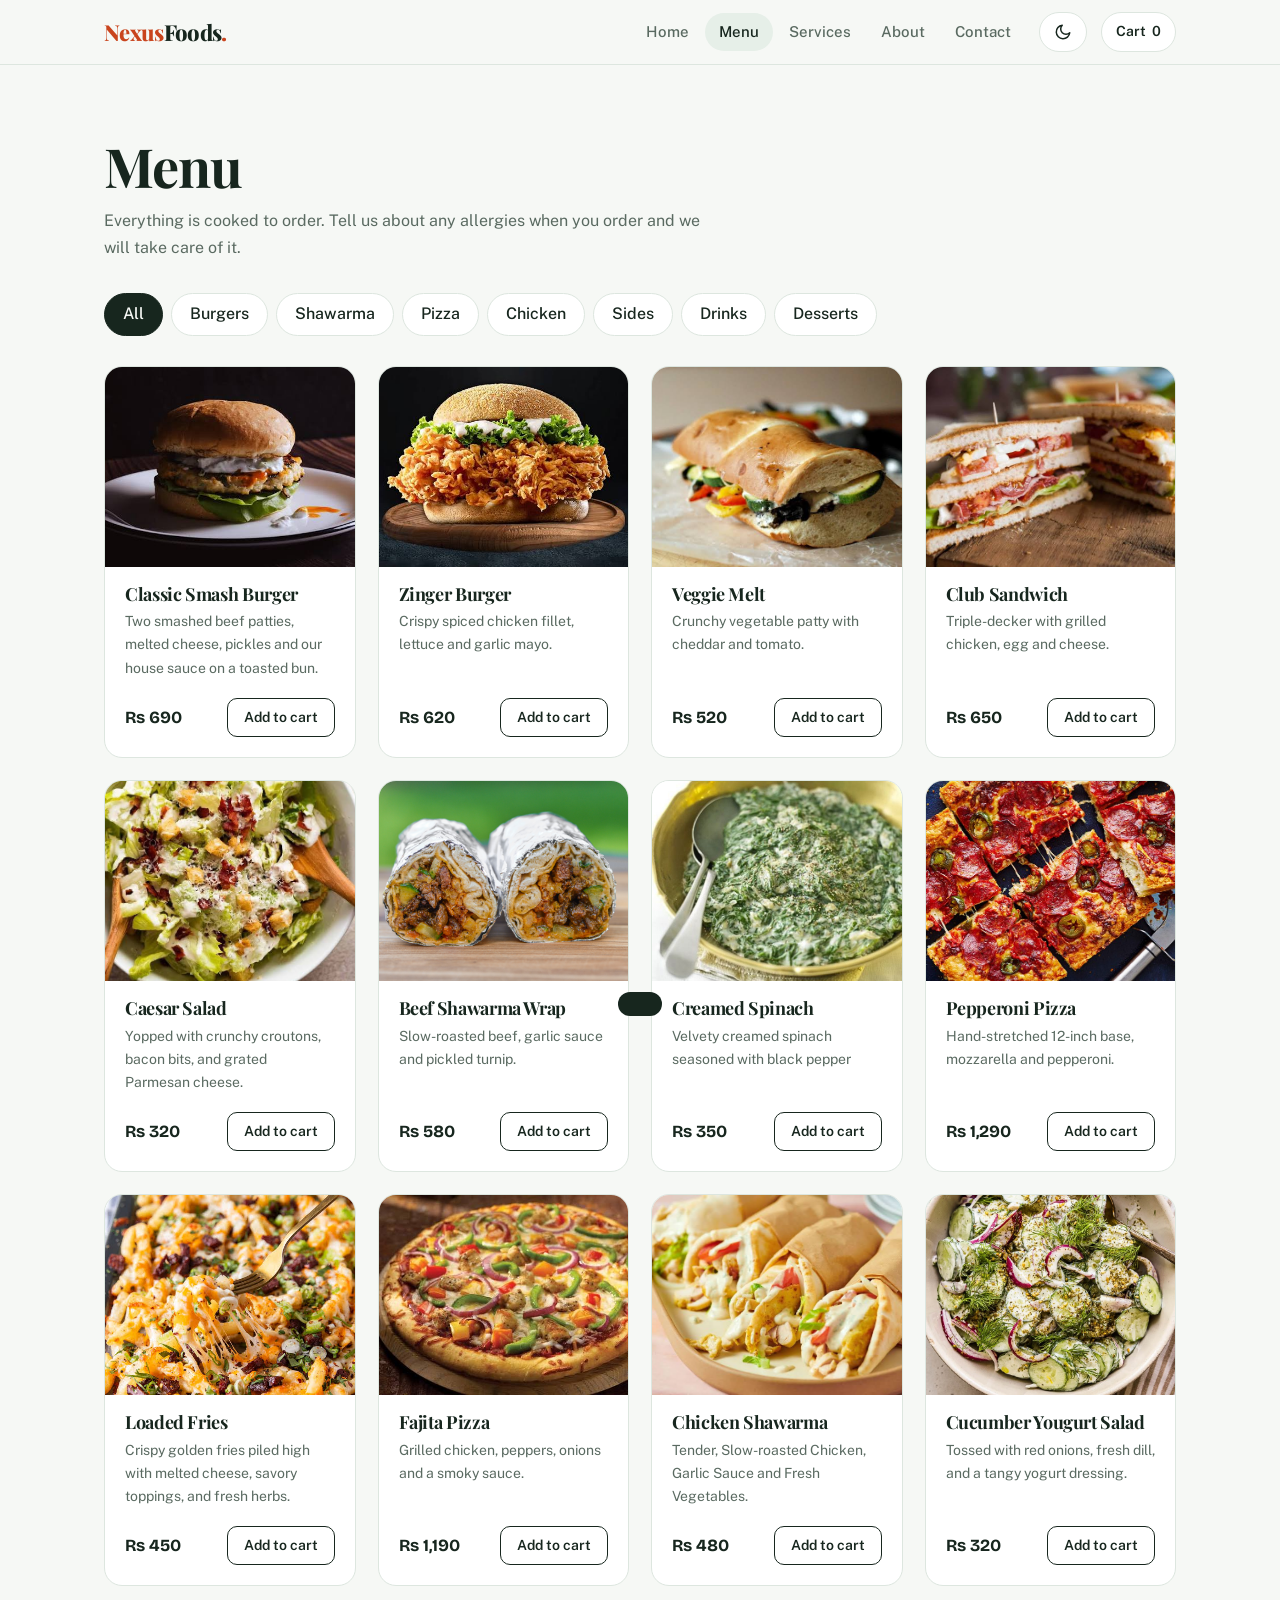
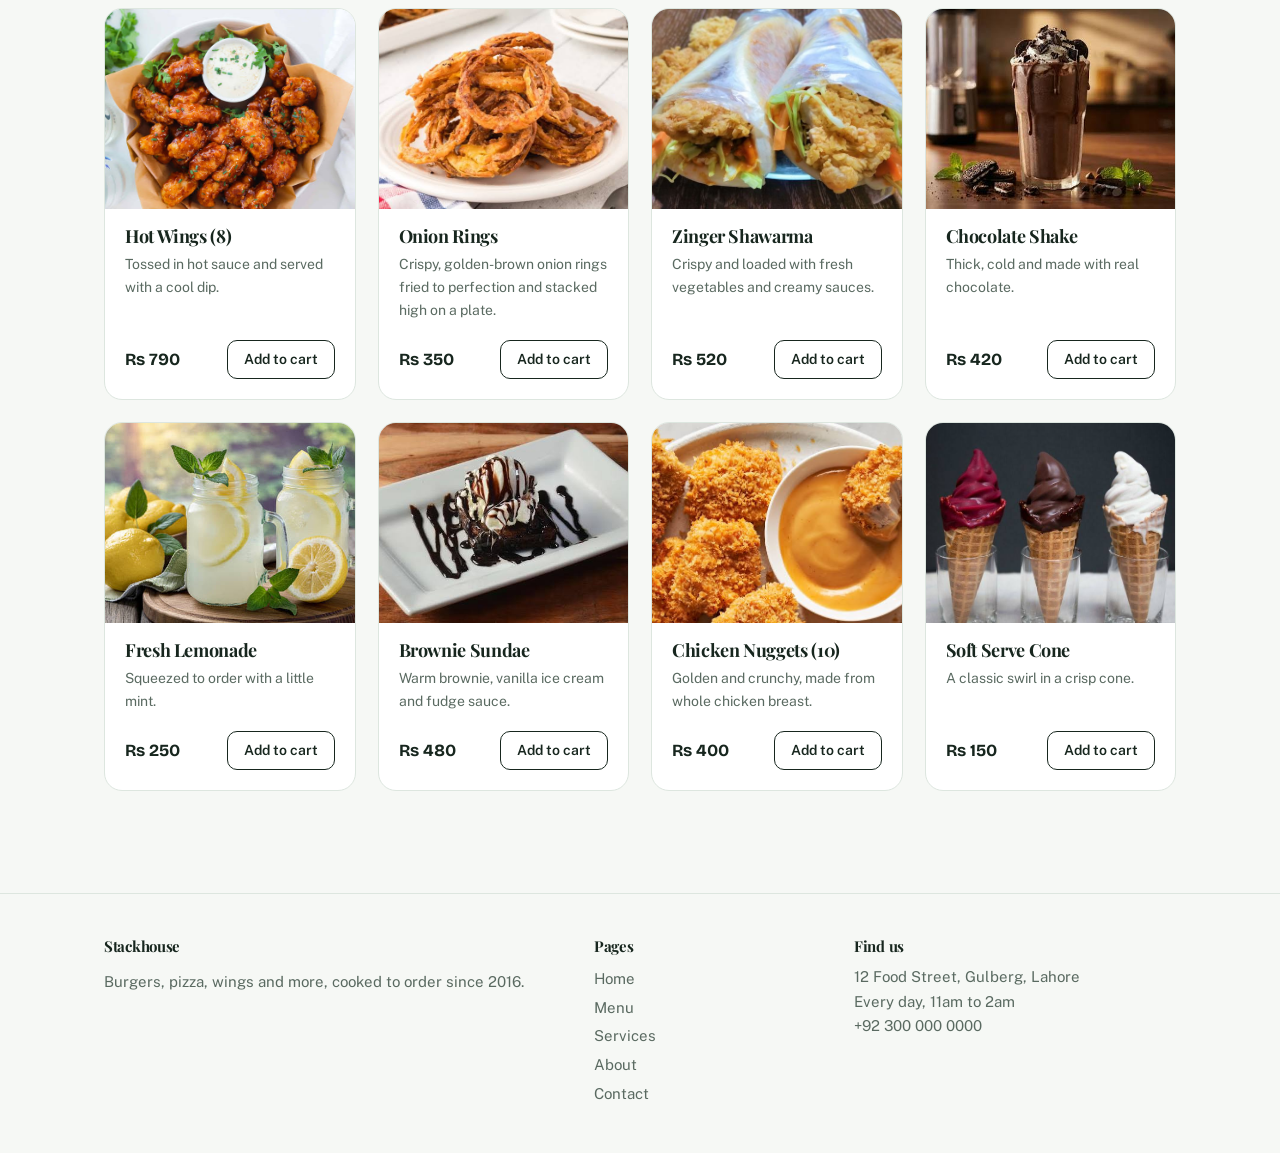
==== menu.html @ b51d3a55 "Add files via upload" ====
<!DOCTYPE html>
<html lang="en">
  <head>
    <meta charset="utf-8">
    <meta name="viewport" content="width=device-width, initial-scale=1, viewport-fit=cover">
    <title>Menu | NexusFoods</title>
    <meta name="description" content="Burgers, pizza, chicken, sides, drinks and desserts, all cooked to order.">
    <link rel="stylesheet" href="https://fonts.googleapis.com/css2?family=Bricolage+Grotesque:wght@600;700;800&family=Public+Sans:wght@400;500;600&display=swap">
    <link rel="stylesheet" href="assets/css/style.css">
    <script src="assets/js/theme.js"></script>
  </head>
  <body data-currency="Rs ">

    <header>
      <div class="bar">
        <a class="logo" href="index.html"><span>Nexus</span>Foods<i>.</i></a>
        <nav id="mainNav" aria-label="Main">
          <a href="index.html">Home</a>
          <a href="menu.html" class="on" aria-current="page">Menu</a>
          <a href="services.html">Services</a>
          <a href="about.html">About</a>
          <a href="contact.html">Contact</a>
        </nav>
        <button type="button" class="ib" id="themeToggle" aria-label="Switch light or dark theme">
          <svg class="i-sun" viewBox="0 0 24 24" fill="none" stroke="currentColor" stroke-width="2" stroke-linecap="round" aria-hidden="true"><circle cx="12" cy="12" r="4"/><path d="M12 2v2M12 20v2M4.9 4.9l1.4 1.4M17.7 17.7l1.4 1.4M2 12h2M20 12h2M4.9 19.1l1.4-1.4M17.7 6.3l1.4-1.4"/></svg>
          <svg class="i-moon" viewBox="0 0 24 24" fill="none" stroke="currentColor" stroke-width="2" stroke-linecap="round" stroke-linejoin="round" aria-hidden="true"><path d="M21 13A9 9 0 1111 3a7 7 0 0010 10z"/></svg>
        </button>
        <button type="button" class="ib" id="cartBtn" aria-label="Open cart">Cart <span id="cartCount">0</span></button>
        <button type="button" class="ib menu-toggle" id="menuToggle" aria-label="Open menu" aria-expanded="false" aria-controls="mainNav">
          <svg class="i-bars" viewBox="0 0 24 24" fill="none" stroke="currentColor" stroke-width="2" stroke-linecap="round" aria-hidden="true"><path d="M4 7h16M4 12h16M4 17h16"/></svg>
          <svg class="i-close" viewBox="0 0 24 24" fill="none" stroke="currentColor" stroke-width="2" stroke-linecap="round" aria-hidden="true"><path d="M6 6l12 12M18 6L6 18"/></svg>
        </button>
      </div>
    </header>

    <main>
      <section class="wrap">
        <h1 class="big" style="font-size: clamp(34px, 5vw, 54px);">Menu</h1>
        <p class="lead" style="margin-top: 12px;">Everything is cooked to order. Tell us about any allergies when you order and we will take care of it.</p>
        <div class="chips">
          <button type="button" class="chip" data-filter="All" aria-pressed="true">All</button>
          <button type="button" class="chip" data-filter="Burgers" aria-pressed="false">Burgers</button>
          <button type="button" class="chip" data-filter="Shawarma" aria-pressed="false">Shawarma</button>
          <button type="button" class="chip" data-filter="Pizza" aria-pressed="false">Pizza</button>
          <button type="button" class="chip" data-filter="Chicken" aria-pressed="false">Chicken</button>
          <button type="button" class="chip" data-filter="Sides" aria-pressed="false">Sides</button>
          <button type="button" class="chip" data-filter="Drinks" aria-pressed="false">Drinks</button>
          <button type="button" class="chip" data-filter="Desserts" aria-pressed="false">Desserts</button>
        </div>
        <div class="grid" id="menuGrid">
          <article class="card" data-cat="Burgers">
            <div class="pic">
              <img src="assets/img/burger/classic_smash.jpg" alt="Classic Smash Burger" loading="lazy">
            </div>
            <div class="in">
              <h3>Classic Smash Burger</h3>
              <p>Two smashed beef patties, melted cheese, pickles and our house sauce on a toasted bun.</p>
              <div class="row">
                <span class="price">Rs 690</span>
                <button type="button" class="add" data-name="Classic Smash Burger" data-price="690">Add to cart</button>
              </div>
            </div>
          </article>

          <article class="card" data-cat="Burgers">
            <div class="pic">
              <img src="assets/img/burger/zinger.jpg" alt="Zinger Burger" loading="lazy">
            </div>
            <div class="in">
              <h3>Zinger Burger</h3>
              <p>Crispy spiced chicken fillet, lettuce and garlic mayo.</p>
              <div class="row">
                <span class="price">Rs 620</span>
                <button type="button" class="add" data-name="Zinger Burger" data-price="620">Add to cart</button>
              </div>
            </div>
          </article>

          <article class="card" data-cat="Burgers">
            <div class="pic">
              <img src="assets/img/burger/veggie_melt.jpg" alt="Veggie Melt" loading="lazy">
            </div>
            <div class="in">
              <h3>Veggie Melt</h3>
              <p>Crunchy vegetable patty with cheddar and tomato.</p>
              <div class="row">
                <span class="price">Rs 520</span>
                <button type="button" class="add" data-name="Veggie Melt" data-price="520">Add to cart</button>
              </div>
            </div>
          </article>

          <article class="card" data-cat="Burgers">
            <div class="pic">
              <img src="assets/img/burger/club_sandwich.jpg" alt="Club Sandwich" loading="lazy">
            </div>
            <div class="in">
              <h3>Club Sandwich</h3>
              <p>Triple-decker with grilled chicken, egg and cheese.</p>
              <div class="row">
                <span class="price">Rs 650</span>
                <button type="button" class="add" data-name="Club Sandwich" data-price="650">Add to cart</button>
              </div>
            </div>
          </article>

          <article class="card" data-cat="Sides">
            <div class="pic">
              <img src="assets/img/sides/casersalad.jpg" alt="Caesar Salad" loading="lazy">
            </div>
            <div class="in">
              <h3>Caesar Salad</h3>
              <p>Yopped with crunchy croutons, bacon bits, and grated Parmesan cheese.</p>
              <div class="row">
                <span class="price">Rs 320</span>
                <button type="button" class="add" data-name="Caesar Salad" data-price="320">Add to cart</button>
              </div>
            </div>
          </article>

          <article class="card" data-cat="Shawarma">
            <div class="pic">
              <img src="assets/img/shawarma/beef_shawarma.jpg" alt="Beef Shawarma Wrap" loading="lazy">
            </div>
            <div class="in">
              <h3>Beef Shawarma Wrap</h3>
              <p>Slow-roasted beef, garlic sauce and pickled turnip.</p>
              <div class="row">
                <span class="price">Rs 580</span>
                <button type="button" class="add" data-name="Beef Shawarma Wrap" data-price="580">Add to cart</button>
              </div>
            </div>
          </article>

          <article class="card" data-cat="Sides">
            <div class="pic">
              <img src="assets/img/sides/creamed_spinach.jpg" alt="Creamed Spinach" loading="lazy">
            </div>
            <div class="in">
              <h3>Creamed Spinach</h3>
              <p>Velvety creamed spinach seasoned with black pepper</p>
              <div class="row">
                <span class="price">Rs 350</span>
                <button type="button" class="add" data-name="Creamed Spinach" data-price="350">Add to cart</button>
              </div>
            </div>
          </article>

          <article class="card" data-cat="Pizza">
            <div class="pic">
              <img src="assets/img/pizza/pepperoni_pizza.jpg" alt="Pepperoni Pizza" loading="lazy">
            </div>
            <div class="in">
              <h3>Pepperoni Pizza</h3>
              <p>Hand-stretched 12-inch base, mozzarella and pepperoni.</p>
              <div class="row">
                <span class="price">Rs 1,290</span>
                <button type="button" class="add" data-name="Pepperoni Pizza" data-price="1290">Add to cart</button>
              </div>
            </div>
          </article>

          <article class="card" data-cat="Sides">
            <div class="pic">
              <img src="assets/img/sides/loaded_fries.jpg" alt="Loaded Fries" loading="lazy">
            </div>
            <div class="in">
              <h3>Loaded Fries</h3>
              <p>Crispy golden fries piled high with melted cheese, savory toppings, and fresh herbs.</p>
              <div class="row">
                <span class="price">Rs 450</span>
                <button type="button" class="add" data-name="Loaded Fries" data-price="450">Add to cart</button>
              </div>
            </div>
          </article>

          <article class="card" data-cat="Pizza">
            <div class="pic">
              <img src="assets/img/pizza/fajita.jpg" alt="Fajita Pizza" loading="lazy">
            </div>
            <div class="in">
              <h3>Fajita Pizza</h3>
              <p>Grilled chicken, peppers, onions and a smoky sauce.</p>
              <div class="row">
                <span class="price">Rs 1,190</span>
                <button type="button" class="add" data-name="Fajita Pizza" data-price="1190">Add to cart</button>
              </div>
            </div>
          </article>

          <article class="card" data-cat="Shawarma">
            <div class="pic">
              <img src="assets/img/shawarma/chicken_shawarma.jpg" alt="Chicken Shawarma" loading="lazy">
            </div>
            <div class="in">
              <h3>Chicken Shawarma</h3>
              <p>Tender, Slow-roasted Chicken, Garlic Sauce and Fresh Vegetables.</p>
              <div class="row">
                <span class="price">Rs 480</span>
                <button type="button" class="add" data-name="Chicken Shawarma" data-price="480">Add to cart</button>
              </div>
            </div>
          </article>

          <article class="card" data-cat="Sides">
            <div class="pic">
              <img src="assets/img/sides/cucumberyougurtsalad.jpg" alt="Cucumber Yougurt Salad" loading="lazy">
            </div>
            <div class="in">
              <h3>Cucumber Yougurt Salad</h3>
              <p>Tossed with red onions, fresh dill, and a tangy yogurt dressing.</p>
              <div class="row">
                <span class="price">Rs 320</span>
                <button type="button" class="add" data-name="Cucumber Yougurt Salad" data-price="320">Add to cart</button>
              </div>
            </div>
          </article>

          <article class="card" data-cat="Chicken">
            <div class="pic">
              <img src="assets/img/chicken/bonelesswings.jpg" alt="Hot Wings (8)" loading="lazy">
            </div>
            <div class="in">
              <h3>Hot Wings (8)</h3>
              <p>Tossed in hot sauce and served with a cool dip.</p>
              <div class="row">
                <span class="price">Rs 790</span>
                <button type="button" class="add" data-name="Hot Wings (8)" data-price="790">Add to cart</button>
              </div>
            </div>
          </article>

          <article class="card" data-cat="Sides">
            <div class="pic">
              <img src="assets/img/sides/onion_rings.jpg" alt="Onion Rings" loading="lazy">
            </div>
            <div class="in">
              <h3>Onion Rings</h3>
              <p>Crispy, golden-brown onion rings fried to perfection and stacked high on a plate.</p>
              <div class="row">
                <span class="price">Rs 350</span>
                <button type="button" class="add" data-name="Onion Rings" data-price="350">Add to cart</button>
              </div>
            </div>
          </article>

          <article class="card" data-cat="Shawarma">
            <div class="pic">
              <img src="assets/img/shawarma/zinger_shawarma.jpg" alt="Zinger Shawarma" loading="lazy">
            </div>
            <div class="in">
              <h3>Zinger Shawarma</h3>
              <p>Crispy and loaded with fresh vegetables and creamy sauces.</p>
              <div class="row">
                <span class="price">Rs 520</span>
                <button type="button" class="add" data-name="Zinger Shawarma" data-price="520">Add to cart</button>
              </div>
            </div>
          </article>

          <article class="card" data-cat="Drinks">
            <div class="pic">
              <img src="assets/img/drinks/choco_shake.jpg" alt="Chocolate Shake" loading="lazy">
            </div>
            <div class="in">
              <h3>Chocolate Shake</h3>
              <p>Thick, cold and made with real chocolate.</p>
              <div class="row">
                <span class="price">Rs 420</span>
                <button type="button" class="add" data-name="Chocolate Shake" data-price="420">Add to cart</button>
              </div>
            </div>
          </article>

          <article class="card" data-cat="Drinks">
            <div class="pic">
              <img src="assets/img/drinks/lemonade.jpg" alt="Fresh Lemonade" loading="lazy">
            </div>
            <div class="in">
              <h3>Fresh Lemonade</h3>
              <p>Squeezed to order with a little mint.</p>
              <div class="row">
                <span class="price">Rs 250</span>
                <button type="button" class="add" data-name="Fresh Lemonade" data-price="250">Add to cart</button>
              </div>
            </div>
          </article>

          <article class="card" data-cat="Desserts">
            <div class="pic">
              <img src="assets/img/desserts/brownie_sundae.jpg" alt="Brownie Sundae" loading="lazy">
            </div>
            <div class="in">
              <h3>Brownie Sundae</h3>
              <p>Warm brownie, vanilla ice cream and fudge sauce.</p>
              <div class="row">
                <span class="price">Rs 480</span>
                <button type="button" class="add" data-name="Brownie Sundae" data-price="480">Add to cart</button>
              </div>
            </div>
          </article>

          <article class="card" data-cat="Chicken">
            <div class="pic">
              <img src="assets/img/chicken/nuggets.jpg" alt="Chicken Nuggets (10)" loading="lazy">
            </div>
            <div class="in">
              <h3>Chicken Nuggets (10)</h3>
              <p>Golden and crunchy, made from whole chicken breast.</p>
              <div class="row">
                <span class="price">Rs 400</span>
                <button type="button" class="add" data-name="Chicken Nuggets (10)" data-price="400">Add to cart</button>
              </div>
            </div>
          </article>

          <article class="card" data-cat="Desserts">
            <div class="pic">
              <img src="assets/img/desserts/cone.jpg" alt="Soft Serve Cone" loading="lazy">
            </div>
            <div class="in">
              <h3>Soft Serve Cone</h3>
              <p>A classic swirl in a crisp cone.</p>
              <div class="row">
                <span class="price">Rs 150</span>
                <button type="button" class="add" data-name="Soft Serve Cone" data-price="150">Add to cart</button>
              </div>
            </div>
          </article>
        </div>
      </section>
    </main>

    <footer>
      <div class="wrap">
        <div>
          <h3>Stackhouse</h3>
          <p>Burgers, pizza, wings and more, cooked to order since 2016.</p>
        </div>
        <div>
          <h3>Pages</h3>
          <a href="index.html">Home</a>
          <a href="menu.html">Menu</a>
          <a href="services.html">Services</a>
          <a href="about.html">About</a>
          <a href="contact.html">Contact</a>
        </div>
        <div>
          <h3>Find us</h3>
          12 Food Street, Gulberg, Lahore<br>
          Every day, 11am to 2am<br>
          +92 300 000 0000
        </div>
      </div>
    </footer>

    <aside class="drawer" id="drawer" aria-label="Your cart" aria-hidden="true">
      <div class="row" style="margin: 0;">
        <h3>Your order</h3>
        <button type="button" class="chip" id="closeCart">Close</button>
      </div>
      <ul id="cartItems">
        <li><small>Your cart is empty. Add something from the menu.</small></li>
      </ul>
      <div class="row">
        <span>Total</span>
        <span class="price" id="cartTotal">Rs 0</span>
      </div>
      <button type="button" class="btn ac" style="margin-top: 16px; justify-content: center; border: 0;" id="checkout">Place order</button>
    </aside>

    <div class="toast" id="toast" role="status"></div>

    <script src="assets/js/app.js"></script>
  </body>
</html>
---- assets/css/style.css ----
@import url('https://fonts.googleapis.com/css2?family=Lato:ital,wght@0,100;0,300;0,400;0,700;0,900;1,100;1,300;1,400;1,700;1,900&family=Outfit:wght@100..900&family=Playfair+Display:ital,wght@0,400..900;1,400..900&display=swap');
:root {
  --bg: #f6f8f5;
  --surface: #fff;
  --soft: #e6efe8;
  --tint: #fbe6d6;
  --ink: #17261e;
  --mute: #5a6a61;
  --line: #dde6df;
  --accent: #c9441d;
  --on: #fff;
  box-sizing: border-box;
  padding-top: env(safe-area-inset-top,0px);
  padding-bottom: env(safe-area-inset-bottom,0px);
  color-scheme: light;
}

@media (prefers-color-scheme:dark) {
  :root:not([data-theme="light"]) {
    --bg: #0e1511;
    --surface: #16211a;
    --soft: #1c2b22;
    --tint: #2b2219;
    --ink: #ecf3ee;
    --mute: #9fb1a6;
    --line: #27382d;
    --accent: #ff8a5e;
    --on: #1b0e07;
    color-scheme: dark;
  }
}

:root[data-theme="dark"] {
  --bg: #0e1511;
  --surface: #16211a;
  --soft: #1c2b22;
  --tint: #2b2219;
  --ink: #ecf3ee;
  --mute: #9fb1a6;
  --line: #27382d;
  --accent: #ff8a5e;
  --on: #1b0e07;
  color-scheme: dark;
}

*, *::before, *::after {
  box-sizing: border-box;
}

html {
  scroll-padding-top: env(safe-area-inset-top,0px);
}

body {
  margin: 0;
  background: var(--bg);
  color: var(--ink);
  font: 16px/1.65 'Public Sans',system-ui,sans-serif;
}

body::before {
  content: "";
  position: fixed;
  inset: 0 0 auto;
  height: env(safe-area-inset-top,0px);
  background: var(--bg);
  z-index: 60;
}

h1, h2, h3 {
  font-family: 'Playfair Display',system-ui,sans-serif;
  font-weight: 700;
  letter-spacing: -.02em;
  line-height: 1.1;
  margin: 0;
}

a {
  color: inherit;
}

button {
  font: inherit;
  cursor: pointer;
  color: inherit;
}

img {
  max-width: 100%;
  display: block;
}

:focus-visible {
  outline: 2px solid var(--accent);
  outline-offset: 3px;
}

header {
  position: sticky;
  top: env(safe-area-inset-top,0px);
  z-index: 50;
  background: var(--bg);
  border-bottom: 1px solid var(--line);
}

.bar {
  max-width: 1120px;
  margin: auto;
  display: flex;
  align-items: center;
  gap: 14px;
  padding: 12px 24px;
}

.logo {
  font: 800 22px 'PLayfair Display',sans-serif;
  text-decoration: none;
  margin-right: auto;
  letter-spacing: -.03em;
}

.logo span, .logo i {
  color: var(--accent);
  font-style: normal;
}

nav {
  display: flex;
  gap: 2px;
}

nav a {
  text-decoration: none;
  padding: 7px 14px;
  border-radius: 99px;
  font-weight: 500;
  font-size: 15px;
  color: var(--mute);
}

nav a:hover {
  color: var(--ink);
}

nav a.on {
  background: var(--soft);
  color: var(--ink);
}

.ib {
  border: 1px solid var(--line);
  background: var(--surface);
  border-radius: 99px;
  height: 40px;
  min-width: 40px;
  padding: 0 14px;
  font-weight: 600;
  font-size: 14px;
  display: inline-flex;
  align-items: center;
  justify-content: center;
  gap: 6px;
}

.ib svg {
  width: 18px;
  height: 18px;
}

.menu-toggle {
  display: none;
}

.menu-toggle .i-close {
  display: none;
}

.bar.menu-open .i-bars {
  display: none;
}

.bar.menu-open .i-close {
  display: inline;
}

.btn {
  display: inline-flex;
  align-items: center;
  border: 0;
  background: var(--ink);
  color: var(--bg);
  border-radius: 12px;
  padding: 14px 26px;
  font-weight: 700;
  text-decoration: none;
  transition: transform .2s;
}

.btn:hover {
  transform: translateY(-2px);
}

.btn.ac {
  background: var(--accent);
  color: var(--on);
}

.btn.ghost {
  background: none;
  color: var(--ink);
  border: 1px solid var(--line);
}

.wrap {
  max-width: 1120px;
  margin: auto;
  padding: 72px 24px;
}

h1.big {
  font-size: clamp(38px,6vw,68px);
}

h2.t {
  font-size: clamp(28px,4vw,40px);
  margin-bottom: 12px;
}

.lead {
  color: var(--mute);
  max-width: 60ch;
  margin: 0 0 32px;
}

.hero {
  display: grid;
  grid-template-columns: 1.1fr .9fr;
  gap: 40px;
  align-items: center;
}

.hero p {
  font-size: 18px;
  color: var(--mute);
  max-width: 46ch;
  margin: 20px 0 30px;
}

.acts {
  display: flex;
  gap: 12px;
  flex-wrap: wrap;
}

.shot {
  position: relative;
  background: radial-gradient(circle at 40% 35%,var(--tint),var(--soft));
  border-radius: 32px;
  /* padding: 34px; */
  animation: rise .9s cubic-bezier(.2,.8,.2,1) both;
}

.shot img {
  border-radius: 32px;  
  animation: settle 1.1s .15s cubic-bezier(.2,.8,.2,1) both;
}

.note {
  position: absolute;
  left: -18px;
  bottom: 28px;
  background: var(--surface);
  border: 1px solid var(--line);
  border-radius: 14px;
  padding: 10px 16px;
  font-size: 14px;
  box-shadow: 0 14px 30px -16px rgba(0,0,0,.4);
  animation: rise .7s 1s both;
}

.note b {
  display: block;
  font: 700 17px 'Bricolage Grotesque',sans-serif;
}

@keyframes rise {
  from {
    opacity: 0;
    transform: translateY(24px);
  }
}

@keyframes settle {
  from {
    opacity: 0;
    transform: translateY(-50px) rotate(-6deg) scale(.9);
  }
}

.strip {
  display: flex;
  gap: 40px;
  flex-wrap: wrap;
  border-top: 1px solid var(--line);
  border-bottom: 1px solid var(--line);
  padding: 22px 24px;
  max-width: 1120px;
  margin: auto;
  color: var(--mute);
}

.strip b {
  color: var(--ink);
}

.grid {
  display: grid;
  grid-template-columns: repeat(auto-fill,minmax(250px,1fr));
  gap: 22px;
}

.card {
    background: var(--surface);
    border: 1px solid var(--line);
    border-radius: 18px;
    overflow: hidden;
    display: flex;
    flex-direction: column;
    transition: transform .25s,box-shadow .25s;
}

.card:hover {
  transform: translateY(-4px);
  box-shadow: 0 20px 40px -24px rgba(0,0,0,.45);
}
/* .card:hover .pic > img {
  transform: scale(1.1);
  transition: transform .25s ease-out, box-shadow .25s;
} */
.pic {
  background: linear-gradient(135deg,var(--soft),var(--tint));
  /* padding: 18px; */
}

.pic img {
    width: 100%;
    height: 200px;
    margin: auto;
    object-fit: cover;
}

.card .in {
  padding: 18px 20px 20px;
  display: flex;
  flex-direction: column;
  gap: 6px;
  flex: 1;
}

.card h3 {
  font-size: 18px;
}

.card p {
  margin: 0;
  color: var(--mute);
  font-size: 14px;
  flex: 1;
}

.row {
  display: flex;
  justify-content: space-between;
  align-items: center;
  margin-top: 12px;
  gap: 10px;
}

.price {
  font: 700 17px 'Bricolage Grotesque',sans-serif;
}

.add {
  border: 1px solid var(--ink);
  background: none;
  border-radius: 10px;
  padding: 7px 16px;
  font-weight: 600;
  font-size: 14px;
}

.add:hover {
  background: var(--ink);
  color: var(--bg);
}

.chips {
  display: flex;
  gap: 8px;
  flex-wrap: wrap;
  margin-bottom: 30px;
}

.chip {
  border: 1px solid var(--line);
  background: var(--surface);
  border-radius: 99px;
  padding: 7px 18px;
  font-weight: 500;
}

.chip.on, .chip[aria-pressed="true"] {
  background: var(--ink);
  color: var(--bg);
  border-color: var(--ink);
}

.band {
  background: var(--soft);
  border-radius: 24px;
  padding: 44px;
  display: flex;
  justify-content: space-between;
  align-items: center;
  gap: 24px;
  flex-wrap: wrap;
  margin-top: 64px;
}

.band h2 {
  font-size: clamp(24px,3.4vw,34px);
}

.band p {
  margin: 8px 0 0;
  color: var(--mute);
}

.quotes {
  display: grid;
  grid-template-columns: repeat(auto-fit,minmax(260px,1fr));
  gap: 22px;
}

blockquote {
  margin: 0;
  padding: 24px;
  background: var(--surface);
  border: 1px solid var(--line);
  border-radius: 18px;
}

blockquote p {
  margin: 0 0 14px;
}

blockquote cite {
  font-style: normal;
  color: var(--mute);
  font-size: 14px;
}

.two {
  display: grid;
  grid-template-columns: 1fr 1fr;
  gap: 48px;
  align-items: start;
}

.list>div {
  display: grid;
  grid-template-columns: 200px 1fr;
  gap: 20px;
  padding: 22px 0;
  border-bottom: 1px solid var(--line);
}

.list h3 {
  font-size: 19px;
}

.list p {
  margin: 0;
  color: var(--mute);
}

.hours {
  width: 100%;
  border-collapse: collapse;
}

.hours td {
  padding: 9px 0;
  border-bottom: 1px solid var(--line);
}

.hours td:last-child {
  text-align: right;
  color: var(--mute);
}

.tl {
  border-left: 2px solid var(--line);
  padding-left: 24px;
  margin: 0;
}

.tl div {
  margin-bottom: 26px;
  position: relative;
}

.tl div::before {
  content: "";
  position: absolute;
  left: -31px;
  top: 7px;
  width: 12px;
  height: 12px;
  border-radius: 50%;
  background: var(--accent);
}

.tl b {
  font-family: 'Bricolage Grotesque',sans-serif;
}

.tl p {
  margin: 4px 0 0;
  color: var(--mute);
}

.stats {
  display: grid;
  grid-template-columns: 1fr 1fr;
  gap: 16px;
}

.stat {
  padding: 22px;
  border-radius: 16px;
  background: var(--surface);
  border: 1px solid var(--line);
}

.stat b {
  font: 700 30px 'Bricolage Grotesque',sans-serif;
  display: block;
}

.stat span {
  color: var(--mute);
  font-size: 14px;
}

label {
  display: block;
  font-weight: 600;
  font-size: 14px;
  margin: 18px 0 6px;
}

input, select, textarea {
  width: 100%;
  font: inherit;
  padding: 13px 16px;
  border: 1px solid var(--line);
  border-radius: 12px;
  background: var(--surface);
  color: var(--ink);
}

.err {
  color: var(--accent);
  font-size: 13px;
  min-height: 1em;
  margin-top: 4px;
}

details {
  border-bottom: 1px solid var(--line);
  padding: 18px 0;
}

summary {
  font-weight: 600;
  cursor: pointer;
}

details p {
  margin: 10px 0 0;
  color: var(--mute);
}

footer {
  border-top: 1px solid var(--line);
  margin-top: 30px;
}

footer .wrap {
  padding: 44px 24px;
  display: grid;
  grid-template-columns: 2fr 1fr 1.4fr;
  gap: 30px;
  color: var(--mute);
  font-size: 15px;
}

footer h3 {
  font-size: 15px;
  color: var(--ink);
  margin-bottom: 10px;
}

footer a {
  display: block;
  text-decoration: none;
  padding: 2px 0;
}

footer a:hover {
  color: var(--ink);
}

.drawer {
  position: fixed;
  top: 0;
  right: 0;
  bottom: 0;
  width: min(400px,100%);
  background: var(--surface);
  border-left: 1px solid var(--line);
  z-index: 80;
  transform: translateX(105%);
  transition: transform .35s cubic-bezier(.2,.8,.2,1);
  padding: calc(22px + env(safe-area-inset-top,0px)) 24px calc(22px + env(safe-area-inset-bottom,0px));
  display: flex;
  flex-direction: column;
}

.drawer.open {
  transform: none;
  box-shadow: -20px 0 50px -20px rgba(0,0,0,.4);
}

.drawer ul {
  list-style: none;
  padding: 0;
  margin: 16px 0;
  flex: 1;
  overflow: auto;
}

.drawer li {
  display: flex;
  justify-content: space-between;
  gap: 10px;
  padding: 14px 0;
  border-bottom: 1px solid var(--line);
}

.drawer small {
  color: var(--mute);
}

.qty {
  display: flex;
  align-items: center;
  gap: 8px;
}

.qty button {
  width: 28px;
  height: 28px;
  border-radius: 50%;
  border: 1px solid var(--line);
  background: none;
}

.toast {
  position: fixed;
  left: 50%;
  bottom: calc(24px + env(safe-area-inset-bottom,0px));
  transform: translate(-50%,140px);
  background: var(--ink);
  color: var(--bg);
  padding: 12px 22px;
  border-radius: 12px;
  z-index: 90;
  transition: transform .35s;
  font-size: 15px;
}

.toast.show {
  transform: translate(-50%,0);
}

.bump {
  animation: bump .3s;
}

@keyframes bump {
  50% {
    transform: scale(1.15);
  }
}

@media (max-width:820px) {
  .hero, .two {
    grid-template-columns: 1fr;
  }
  footer .wrap {
    grid-template-columns: 1fr;
  }
  nav {
    display: none;
  }
  .menu-toggle {
    display: inline-flex;
  }
  .bar.menu-open nav {
    display: flex;
    flex-direction: column;
    position: absolute;
    top: 100%;
    left: 0;
    right: 0;
    gap: 0;
    padding: 8px 20px 16px;
    background: var(--bg);
    border-bottom: 1px solid var(--line);
  }
  .bar.menu-open nav a {
    padding: 12px 14px;
  }
  .wrap {
    padding: 48px 20px;
  }
  .list>div {
    grid-template-columns: 1fr;
    gap: 6px;
  }
  .note {
    left: 8px;
  }
  .band {
    padding: 28px;
  }
}

@media (prefers-reduced-motion:reduce) {
  * {
    animation: none!important;
    transition: none!important;
  }
}

[hidden] {
  display: none!important;
}

.i-sun {
  display: none;
}

:root[data-theme="dark"] .i-moon {
  display: none;
}

:root[data-theme="dark"] .i-sun {
  display: inline;
}

@media (prefers-color-scheme:dark) {
  :root:not([data-theme="light"]) .i-moon {
    display: none;
  }
  :root:not([data-theme="light"]) .i-sun {
    display: inline;
  }
}
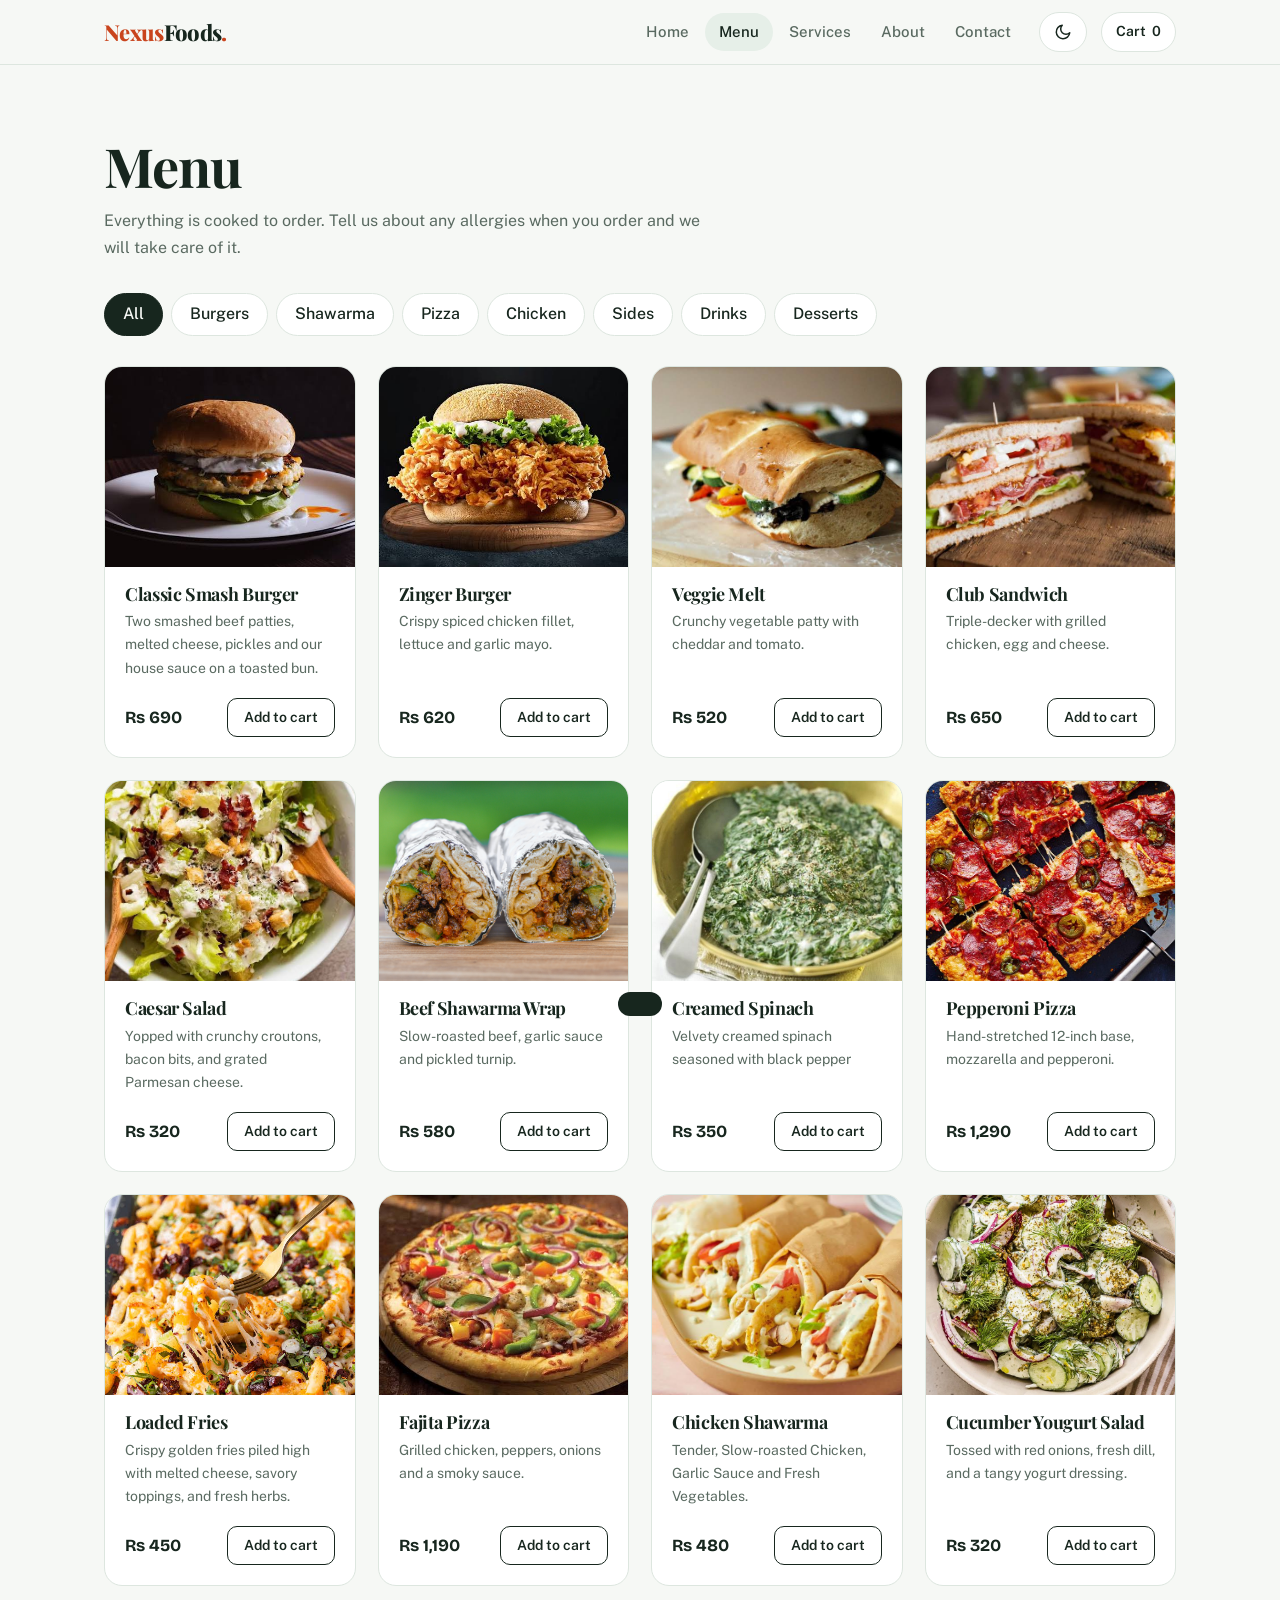
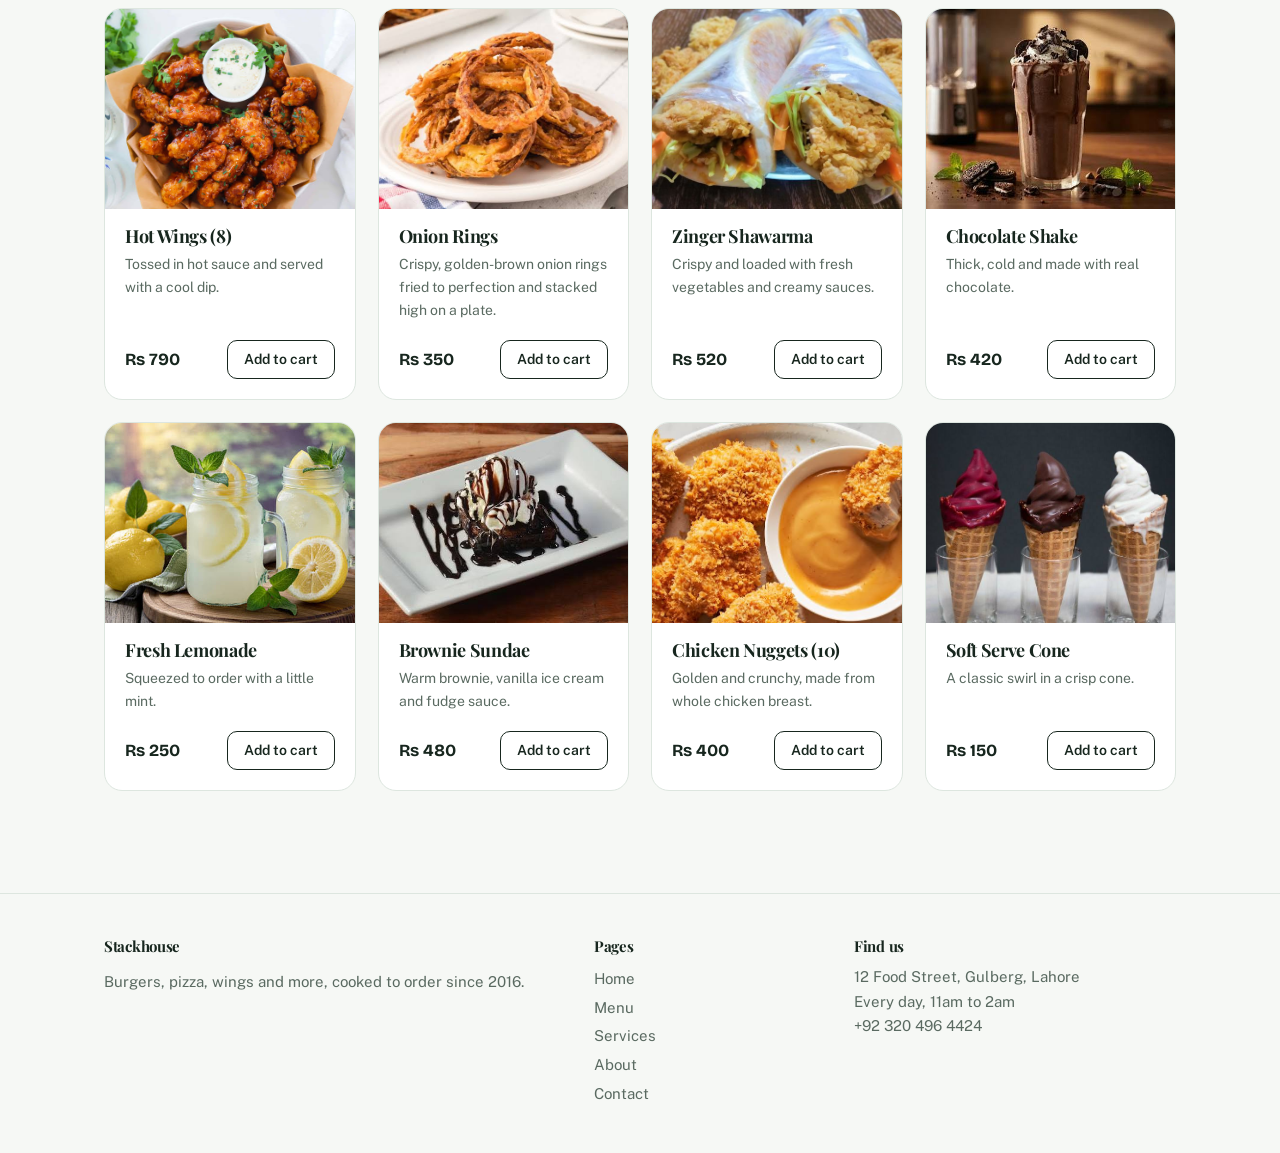
==== commit 15459b34: "Update contact number in footer of menu.html" ====
--- a/menu.html
+++ b/menu.html
@@ -349,7 +349,7 @@
           <h3>Find us</h3>
           12 Food Street, Gulberg, Lahore<br>
           Every day, 11am to 2am<br>
-          +92 300 000 0000
+          +92 320 496 4424
         </div>
       </div>
     </footer>
